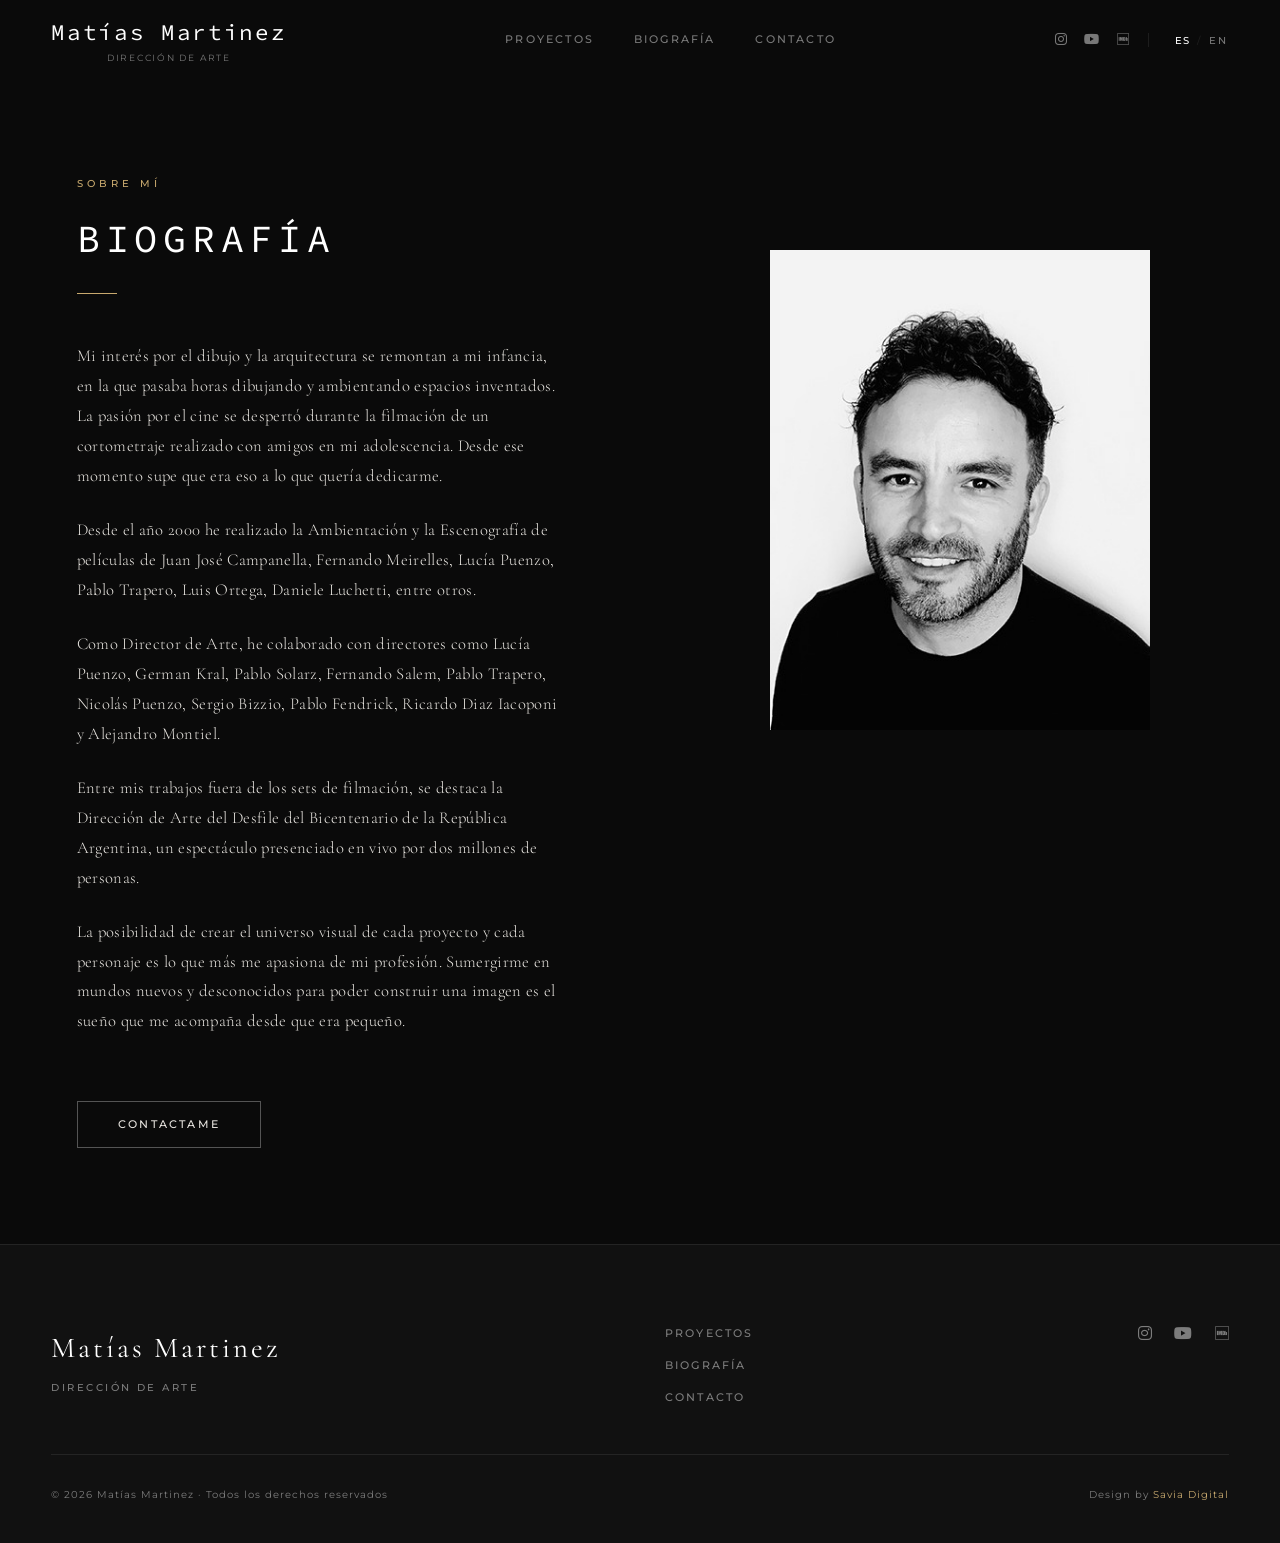
==== bio.html @ d686aaed "testing fonts" ====
<!DOCTYPE html>
<html lang="es">
<head>
  <meta charset="UTF-8" />
  <meta name="viewport" content="width=device-width, initial-scale=1.0" />
  <meta name="description" content="Biografía de Matías Martinez – Director de Arte." />
  <title>Biografía – Matías Martinez</title>

  <!-- Google Fonts -->
  <link rel="preconnect" href="https://fonts.googleapis.com" />
  <link rel="preconnect" href="https://fonts.gstatic.com" crossorigin />
  <link href="https://fonts.googleapis.com/css2?family=Source+Code+Pro:wght@300;400;500;600&family=Cormorant+Garamond:ital,wght@0,300;0,400;0,600;1,300;1,400&family=Montserrat:wght@300;400;500;600&display=swap" rel="stylesheet" />

  <!-- Font Awesome -->
  <link rel="stylesheet" href="https://cdnjs.cloudflare.com/ajax/libs/font-awesome/6.5.1/css/all.min.css" />

  <link rel="stylesheet" href="css/styles.css" />
  <link rel="stylesheet" href="css/bio.css" />
</head>

<body class="page-bio">

  <!-- ========== NAVEGACIÓN ========== -->
  <header class="nav scrolled" id="navbar">
    <div class="nav__logo">
      <a href="index.html" data-i18n="nav.name">Matías Martinez</a>
      <p class="nav__subtitle" data-i18n="nav.subtitle">Dirección de Arte</p>
    </div>

    <nav class="nav__links">
      <a href="projects.html" data-i18n="nav.projects">Proyectos</a>
      <a href="bio.html" class="active" data-i18n="nav.bio">Biografía</a>
      <a href="contact.html" data-i18n="nav.contact">Contacto</a>
    </nav>

    <div class="nav__actions">
      <div class="nav__socials">
        <a href="https://www.instagram.com/USUARIO" target="_blank" rel="noopener" aria-label="Instagram">
          <i class="fab fa-instagram"></i>
        </a>
        <a href="https://www.youtube.com/@USUARIO" target="_blank" rel="noopener" aria-label="YouTube">
          <i class="fab fa-youtube"></i>
        </a>
        <a href="https://www.imdb.com/name/USUARIO/" target="_blank" rel="noopener" aria-label="IMDB">
          <i class="fab fa-imdb"></i>
        </a>
      </div>

      <button class="lang-toggle" id="langToggle" aria-label="Cambiar idioma">
        <span class="lang-toggle__option active" data-lang="es">ES</span>
        <span class="lang-toggle__divider">/</span>
        <span class="lang-toggle__option" data-lang="en">EN</span>
      </button>

      <button class="nav__hamburger" id="hamburger" aria-label="Menú">
        <span></span>
        <span></span>
        <span></span>
      </button>
    </div>

    <div class="nav__mobile" id="mobileMenu">
      <a href="projects.html" data-i18n="nav.projects">Proyectos</a>
      <a href="bio.html" data-i18n="nav.bio">Biografía</a>
      <a href="contact.html" data-i18n="nav.contact">Contacto</a>
      <div class="nav__mobile-socials">
        <a href="https://www.instagram.com/USUARIO" target="_blank" aria-label="Instagram"><i class="fab fa-instagram"></i></a>
        <a href="https://www.youtube.com/@USUARIO" target="_blank" aria-label="YouTube"><i class="fab fa-youtube"></i></a>
        <a href="https://www.imdb.com/name/USUARIO/" target="_blank" aria-label="IMDB"><i class="fab fa-imdb"></i></a>
      </div>
    </div>
  </header>


  <!-- ========== BIO SPLIT ========== -->
  <section class="bio">

    <!-- Columna izquierda: Texto -->
    <div class="bio__text">

      <div class="bio__header">
        <p class="bio__label" data-i18n="bio.label">Sobre mí</p>
        <h1 class="bio__title" data-i18n="bio.title">Biografía</h1>
        <div class="bio__line"></div>
      </div>

      <div class="bio__content">
        <p data-i18n="bio.p1">Mi interés por el dibujo y la arquitectura se remontan a mi infancia, en la que pasaba horas dibujando y ambientando espacios inventados. La pasión por el cine se despertó durante la filmación de un cortometraje realizado con amigos en mi adolescencia. Desde ese momento supe que era eso a lo que quería dedicarme.</p>

        <p data-i18n="bio.p2">Desde el año 2000 he realizado la Ambientación y la Escenografía de películas de Juan José Campanella, Fernando Meirelles, Lucía Puenzo, Pablo Trapero, Luis Ortega, Daniele Luchetti, entre otros.</p>

        <p data-i18n="bio.p3">Como Director de Arte, he colaborado con directores como Lucía Puenzo, German Kral, Pablo Solarz, Fernando Salem, Pablo Trapero, Nicolás Puenzo, Sergio Bizzio, Pablo Fendrick, Ricardo Diaz Iacoponi y Alejandro Montiel.</p>

        <p data-i18n="bio.p4">Entre mis trabajos fuera de los sets de filmación, se destaca la Dirección de Arte del Desfile del Bicentenario de la República Argentina, un espectáculo presenciado en vivo por dos millones de personas.</p>

        <p data-i18n="bio.p5">La posibilidad de crear el universo visual de cada proyecto y cada personaje es lo que más me apasiona de mi profesión. Sumergirme en mundos nuevos y desconocidos para poder construir una imagen es el sueño que me acompaña desde que era pequeño.</p>
      </div>

      <div class="bio__footer">
        <a href="contact.html" class="btn-outline" data-i18n="bio.cta">Contactame</a>
      </div>

    </div>

    <!-- Columna derecha: Foto -->
    <div class="bio__photo">
      <img src="./images/IMG_1820.jpg" alt="Matías Martinez" />
    </div>

  </section>


  <!-- ========== FOOTER ========== -->
  <footer class="footer">
    <div class="footer__main">
      <div class="footer__brand">
        <a href="index.html" class="footer__name">Matías Martinez</a>
        <p class="footer__role" data-i18n="hero.label">Director de Arte</p>
      </div>
      <nav class="footer__nav">
        <a href="projects.html" data-i18n="nav.projects">Proyectos</a>
        <a href="bio.html" data-i18n="nav.bio">Biografía</a>
        <a href="contact.html" data-i18n="nav.contact">Contacto</a>
      </nav>
      <div class="footer__socials">
        <a href="https://www.instagram.com/USUARIO" target="_blank" rel="noopener" aria-label="Instagram"><i class="fab fa-instagram"></i></a>
        <a href="https://www.youtube.com/@USUARIO" target="_blank" rel="noopener" aria-label="YouTube"><i class="fab fa-youtube"></i></a>
        <a href="https://www.imdb.com/name/USUARIO/" target="_blank" rel="noopener" aria-label="IMDB"><i class="fab fa-imdb"></i></a>
      </div>
    </div>
    <div class="footer__divider"></div>
    <div class="footer__bottom">
      <p class="footer__copy">© <span id="footerYear"></span> Matías Martinez · Todos los derechos reservados</p>
      <p class="footer__credit">Design by <a href="https://www.saviadigital.com.ar" target="_blank" rel="noopener">Savia Digital</a></p>
    </div>
  </footer>


  <!-- ========== SCRIPTS ========== -->
  <script src="js/main.js"></script>
  <script src="js/bio.js"></script>

</body>
</html>
---- css/styles.css ----
/* ============================================================
   MATÍAS MARTINEZ – DIRECTOR DE ARTE
   styles.css
   ============================================================ */

/* ============================================================
   1. VARIABLES & RESET
   ============================================================ */

:root {
  /* Colores */
  --color-bg: #0a0a0a;
  --color-bg-soft: #111111;
  --color-bg-card: #161616;
  --color-surface: #1e1e1e;
  --color-border: rgba(255, 255, 255, 0.08);

  --color-white: #ffffff;
  --color-off-white: #e8e5e0;
  --color-muted: rgba(255, 255, 255, 0.45);
  --color-accent: #c8a96e; /* dorado cálido – fácil de cambiar */

  /* Tipografía */
  --font-display: "Cormorant Garamond", Georgia, serif;
  --font-body: "Montserrat", sans-serif;
  --font-title: 'Source Code Pro', monospace;

  /* Tamaños */
  --nav-height: 80px;

  /* Transiciones */
  --ease: cubic-bezier(0.4, 0, 0.2, 1);
  --ease-out: cubic-bezier(0, 0, 0.2, 1);
}

*,
*::before,
*::after {
  box-sizing: border-box;
  margin: 0;
  padding: 0;
}

html {
  font-size: 16px;
  scroll-behavior: smooth;
}

body {
  background-color: var(--color-bg);
  color: var(--color-off-white);
  font-family: var(--font-body);
  font-weight: 300;
  line-height: 1.6;
  overflow-x: hidden;
  -webkit-font-smoothing: antialiased;
}

img {
  display: block;
  max-width: 100%;
  height: 100%;
  object-fit: cover;
}

a {
  color: inherit;
  text-decoration: none;
}

button {
  background: none;
  border: none;
  cursor: pointer;
  font-family: var(--font-body);
}

ul {
  list-style: none;
}

/* ============================================================
   2. UTILIDADES
   ============================================================ */

.section-header {
  display: flex;
  align-items: center;
  gap: 2rem;
  margin-bottom: 4rem;
  padding: 0 4vw;
}

.section-title {
  font-family: var(--font-title);
  font-size: clamp(1.2rem, 2.5vw, 1.8rem);
  font-weight: 400;
  letter-spacing: 0.1em;
  color: var(--color-white);
  white-space: nowrap;
}

.section-line {
  flex: 1;
  height: 1px;
  background: var(--color-border);
}

.btn-outline {
  display: inline-block;
  padding: 0.85rem 2.5rem;
  border: 1px solid rgba(255, 255, 255, 0.3);
  font-family: var(--font-body);
  font-size: 0.7rem;
  font-weight: 500;
  letter-spacing: 0.2em;
  text-transform: uppercase;
  color: var(--color-off-white);
  transition:
    background 0.3s var(--ease),
    color 0.3s var(--ease),
    border-color 0.3s var(--ease);
}

.btn-outline:hover {
  background: var(--color-white);
  color: var(--color-bg);
  border-color: var(--color-white);
}

/* ============================================================
   3. NAVEGACIÓN
   ============================================================ */

.nav {
  position: fixed;
  top: 0;
  left: 0;
  right: 0;
  z-index: 100;
  height: var(--nav-height);
  display: flex;
  align-items: center;
  justify-content: space-between;
  padding: 0 4vw;
  transition:
    background 0.4s var(--ease),
    backdrop-filter 0.4s var(--ease);
}

/* Cuando hay scroll, el nav se vuelve sólido */
.nav.scrolled {
  background: rgba(10, 10, 10, 0.92);
  backdrop-filter: blur(12px);
  -webkit-backdrop-filter: blur(12px);
  border-bottom: 1px solid var(--color-border);
}

/* Logo / Nombre */
.nav__logo a {
  font-family: var(--font-title);
  font-size: 1.4rem;
  font-weight: 400;
  letter-spacing: 0.12em;
  color: var(--color-white);
  transition: color 0.3s var(--ease);
}

.nav__logo a:hover {
  color: var(--color-accent);
}

.nav__subtitle {
  font-size: 0.55rem;
  font-weight: 400;
  letter-spacing: 0.2em;
  text-transform: uppercase;
  color: var(--color-muted);
  text-align: center;
}

/* Links principales */
.nav__links {
  display: flex;
  gap: 2.5rem;
}

.nav__links a {
  font-size: 0.68rem;
  font-weight: 500;
  letter-spacing: 0.2em;
  text-transform: uppercase;
  color: var(--color-muted);
  transition: color 0.3s var(--ease);
  position: relative;
}

.nav__links a::after {
  content: "";
  position: absolute;
  bottom: -4px;
  left: 0;
  width: 0;
  height: 1px;
  background: var(--color-accent);
  transition: width 0.3s var(--ease);
}

.nav__links a:hover {
  color: var(--color-white);
}

.nav__links a:hover::after {
  width: 100%;
}

/* Acciones nav (lang + hamburger) */
.nav__actions {
  display: flex;
  align-items: center;
  gap: 1.5rem;
}

/* Toggle idioma */
.lang-toggle {
  display: flex;
  align-items: center;
  gap: 0.3rem;
  font-size: 0.65rem;
  font-weight: 500;
  letter-spacing: 0.15em;
  color: var(--color-muted);
  transition: color 0.3s var(--ease);
}

.lang-toggle__option {
  cursor: pointer;
  transition: color 0.3s var(--ease);
  padding: 0.2rem 0.1rem;
}

.lang-toggle__option.active {
  color: var(--color-white);
}

.lang-toggle__option:hover {
  color: var(--color-off-white);
}

.lang-toggle__divider {
  color: var(--color-border);
}

/* Hamburger mobile */
.nav__hamburger {
  display: none;
  flex-direction: column;
  gap: 5px;
  padding: 4px;
}

.nav__hamburger span {
  display: block;
  width: 24px;
  height: 1px;
  background: var(--color-off-white);
  transition:
    transform 0.3s var(--ease),
    opacity 0.3s var(--ease);
}

.nav__hamburger.open span:nth-child(1) {
  transform: translateY(6px) rotate(45deg);
}
.nav__hamburger.open span:nth-child(2) {
  opacity: 0;
}
.nav__hamburger.open span:nth-child(3) {
  transform: translateY(-6px) rotate(-45deg);
}

/* Menú mobile */
.nav__mobile {
  display: none;
  position: fixed;
  top: 0;
  left: 0;
  right: 0;
  height: auto;
  background: rgba(10, 10, 10, 0.97);
  backdrop-filter: blur(16px);
  flex-direction: column;
  align-items: center;
  justify-content: center;
  gap: 0;
  padding: 2rem 0;
  transform: translateY(-100%);
  transition: transform 0.4s var(--ease);
  visibility: hidden;
  z-index: 99;
}

.nav__mobile.open {
  transform: translateY(0);
  visibility: visible;
}

.nav__mobile a {
  font-size: 0.75rem;
  font-weight: 500;
  letter-spacing: 0.2em;
  text-transform: uppercase;
  color: var(--color-muted);
  padding: 1rem 0;
  width: 100%;
  text-align: center;
  border-bottom: 1px solid var(--color-border);
  transition: color 0.3s var(--ease);
}

.nav__mobile a:last-child {
  border-bottom: none;
}

.nav__mobile a:hover {
  color: var(--color-white);
}

/* Redes sociales en nav */
.nav__socials {
  display: flex;
  align-items: center;
  gap: 1.1rem;
  padding-right: 1.2rem;
  border-right: 1px solid var(--color-border);
}

.nav__socials a {
  color: var(--color-muted);
  font-size: 0.85rem;
  transition:
    color 0.3s var(--ease),
    transform 0.3s var(--ease);
  display: flex;
  align-items: center;
}

.nav__socials a:hover {
  color: var(--color-white);
  transform: translateY(-2px);
}

.nav__mobile-socials {
  display: flex;
  gap: 1.8rem;
  padding: 1.5rem 0 0.5rem;
}

.nav__mobile-socials a {
  color: var(--color-muted);
  font-size: 1rem;
  border-bottom: none;
  width: auto;
  transition: color 0.3s var(--ease);
}

.nav__mobile-socials a:hover {
  color: var(--color-white);
}

/* ============================================================
   NAV CENTRADO – OPCIÓN 2
   ============================================================ */

.nav--centered {
  display: grid;
  grid-template-columns: 1fr auto 1fr;
  align-items: center;
  padding: 0 4vw;
}

/* Logo centrado */
.nav--centered .nav__logo {
  text-align: center;
}

.nav--centered .nav__logo a {
  font-family: var(--font-title);
  font-size: 1.2rem;
  font-weight: 400;
  letter-spacing: 0.18em;
  color: var(--color-white);
  transition: color 0.3s var(--ease);
}

.nav--centered .nav__logo a:hover {
  color: var(--color-accent);
}

/* Links izquierda */
.nav--centered .nav__links {
  display: flex;
  gap: 2rem;
  justify-content: flex-start;
}

/* Lado derecho: redes + idioma */
.nav__right {
  display: flex;
  align-items: center;
  gap: 1.5rem;
  justify-content: flex-end;
}

/* Redes en nav centrado */
.nav--centered .nav__socials {
  display: flex;
  align-items: center;
  gap: 1.1rem;
  border-right: none;
  padding-right: 0;
}

/* Responsive nav centrado */
@media (max-width: 768px) {
  .nav--centered {
    grid-template-columns: 1fr auto;
  }

  .nav--centered .nav__links {
    display: none;
  }

  .nav--centered .nav__socials {
    display: none;
  }

  .nav--centered .nav__logo {
    text-align: left;
  }
}

/* ============================================================
   4. HERO – KEN BURNS
   ============================================================ */

.hero {
  position: relative;
  width: 100%;
  height: 100svh;
  min-height: 600px;
  overflow: hidden;
}

/* Contenedor de slides */
.hero__slides {
  position: absolute;
  inset: 0;
}

/* Cada slide */
.hero__slide {
  position: absolute;
  inset: 0;
  opacity: 0;
  transition: opacity 1.2s var(--ease);
}

.hero__slide.active {
  opacity: 1;
}

/* Fondo del slide (el que anima) */
.hero__slide-bg {
  position: absolute;
  inset: -8%; /* margen extra para el zoom sin ver bordes */
  background-size: cover;
  background-position: center;
  will-change: transform;
}

/* Ken Burns: zoom IN para slides impares, zoom OUT para pares */
/* El JS agrega .zoom-in o .zoom-out al activar cada slide     */

.hero__slide-bg.zoom-in {
  animation: kenBurnsIn 8s var(--ease-out) forwards;
}

.hero__slide-bg.zoom-out {
  animation: kenBurnsOut 8s var(--ease-out) forwards;
}

@keyframes kenBurnsIn {
  from {
    transform: scale(1);
  }
  to {
    transform: scale(1.12);
  }
}

@keyframes kenBurnsOut {
  from {
    transform: scale(1.12);
  }
  to {
    transform: scale(1);
  }
}

/* Overlay degradado */
.hero__overlay {
  position: absolute;
  inset: 0;
  background: linear-gradient(
    to bottom,
    rgba(0, 0, 0, 0.35) 0%,
    rgba(0, 0, 0, 0.1) 40%,
    rgba(0, 0, 0, 0.55) 80%,
    rgba(0, 0, 0, 0.8) 100%
  );
  z-index: 2;
}


/* Dots de navegación */
.hero__dots {
  position: absolute;
  z-index: 4;
  bottom: 14vh;
  right: 4vw;
  display: flex;
  flex-direction: column;
  gap: 0.6rem;
}

.hero__dot {
  width: 6px;
  height: 6px;
  border-radius: 50%;
  background: rgba(255, 255, 255, 0.3);
  transition:
    background 0.3s var(--ease),
    transform 0.3s var(--ease);
  padding: 0;
}

.hero__dot.active {
  background: var(--color-accent);
  transform: scale(1.4);
}

/* Scroll hint */
.hero__scroll-hint {
  position: absolute;
  z-index: 4;
  bottom: 2.5rem;
  left: 50%;
  transform: translateX(-50%);
  display: flex;
  flex-direction: column;
  align-items: center;
  gap: 0.5rem;
  opacity: 0;
  animation: fadeIn 1s var(--ease-out) 1.5s forwards;
}

.hero__scroll-hint span {
  font-size: 0.6rem;
  font-weight: 500;
  letter-spacing: 0.3em;
  text-transform: uppercase;
  color: var(--color-muted);
  animation: scrollFloat 2.5s ease-in-out infinite;
  display: inline-block;
}

.hero__scroll-line {
  display: none;
}

@keyframes scrollFloat {
  0%, 100% {
    transform: translateY(0);
    opacity: 0.45;
  }
  50% {
    transform: translateY(-8px);
    opacity: 1;
  }
}

/* ============================================================
   5. PROYECTOS – GRILLA DE AFICHES
   ============================================================ */

/* ============================================================
   5. PROYECTOS – GRILLA DE AFICHES
   ============================================================ */

.projects {
  padding: 8rem 0 6rem;
  background: var(--color-bg);
}

.projects__grid {
  display: grid;
  grid-template-columns: repeat(4, 1fr);
  gap: 2rem 1.8rem;
  padding: 0 4vw;
}

/* Card */
.project-card {
  background: transparent;
}

.project-card__link {
  display: block;
}

/* Imagen */
.project-card__img-wrap {
  position: relative;
  aspect-ratio: 2/3;
  overflow: hidden;
  border-radius: 6px;
  background: var(--color-surface);
}

.project-card__img {
  width: 100%;
  height: 100%;
  object-fit: cover;
  transition: transform 0.7s var(--ease), filter 0.7s var(--ease);
  filter: brightness(0.92);
}

.project-card:hover .project-card__img {
  transform: scale(1.05);
  filter: brightness(1);
}

/* Info debajo de la imagen */
.project-card__info {
  padding: 0.9rem 0.2rem 0;
}

.project-card__title {
  font-family: var(--font-body);
  font-size: 0.68rem;
  font-weight: 500;
  letter-spacing: 0.18em;
  text-transform: uppercase;
  color: var(--color-white);
  margin-bottom: 0.25rem;
  transition: color 0.3s var(--ease);
}

.project-card:hover .project-card__title {
  color: var(--color-accent);
}

.project-card__meta {
  font-size: 0.62rem;
  font-weight: 400;
  letter-spacing: 0.12em;
  text-transform: uppercase;
  color: var(--color-muted);
}

.projects__footer {
  margin-top: 4rem;
  text-align: center;
}


/* Responsive proyectos */
@media (max-width: 1024px) {
  .projects__grid {
    grid-template-columns: repeat(3, 1fr);
  }
}

@media (max-width: 768px) {
  .projects__grid {
    grid-template-columns: repeat(2, 1fr);
    gap: 1.2rem;
    padding: 0 6vw;
  }
}

@media (max-width: 480px) {
  .projects__grid {
    grid-template-columns: repeat(2, 1fr);
    gap: 0.8rem;
  }

  .project-card__title {
    font-size: 0.6rem;
  }
}

/* ============================================================
   6. MOSAICO DE ESCENAS
   ============================================================ */

/* ============================================================
   6. MOSAICO DE ESCENAS
   ============================================================ */

.mosaic {
  padding: 8rem 0;
  background: var(--color-bg-soft);
}

.mosaic__grid {
  display: grid;
  grid-template-columns: repeat(3, 1fr);
  grid-auto-rows: 260px;
  gap: 4px;
  padding: 0 4vw;
}

.movie-gallery__item {
  position: relative;
  overflow: hidden;
  height: 260px;
}

.movie-gallery__item img {
  width: 100%;
  height: 100%;
  object-fit: cover;
  display: block;
  transition: transform 0.6s var(--ease), filter 0.6s var(--ease);
  filter: brightness(0.85);
}

.movie-gallery__item:hover img {
  transform: scale(1.05);
  filter: brightness(1);
}



/* ============================================================
   7. ANIMACIONES DE ENTRADA (scroll reveal)
   ============================================================ */

@keyframes fadeUp {
  from {
    opacity: 0;
    transform: translateY(30px);
  }
  to {
    opacity: 1;
    transform: translateY(0);
  }
}

@keyframes fadeIn {
  from {
    opacity: 0;
  }
  to {
    opacity: 1;
  }
}

/* Clase base para elementos que se revelan al scroll */
.reveal {
  opacity: 0;
  transform: translateY(40px);
  transition:
    opacity 0.8s var(--ease),
    transform 0.8s var(--ease);
}

.reveal.visible {
  opacity: 1;
  transform: translateY(0);
}

/* Delays escalonados para grillas */
.reveal-delay-1 {
  transition-delay: 0.1s;
}
.reveal-delay-2 {
  transition-delay: 0.2s;
}
.reveal-delay-3 {
  transition-delay: 0.3s;
}
.reveal-delay-4 {
  transition-delay: 0.4s;
}
.reveal-delay-5 {
  transition-delay: 0.5s;
}
.reveal-delay-6 {
  transition-delay: 0.6s;
}

/* ============================================================
   8. RESPONSIVE
   ============================================================ */

   /* ============================================================
   9. FOOTER
   ============================================================ */

.footer {
  background: var(--color-bg-soft);
  border-top: 1px solid var(--color-border);
  padding: 5rem 4vw 2.5rem;
}

.footer__main {
  display: flex;
  align-items: flex-start;
  justify-content: space-between;
  gap: 3rem;
  flex-wrap: wrap;
}

/* Marca / nombre */
.footer__brand {
  display: flex;
  flex-direction: column;
  gap: 0.5rem;
}

.footer__name {
  font-family: var(--font-display);
  font-size: 1.8rem;
  font-weight: 400;
  letter-spacing: 0.1em;
  color: var(--color-white);
  transition: color 0.3s var(--ease);
}

.footer__name:hover {
  color: var(--color-accent);
}

.footer__role {
  font-size: 0.62rem;
  font-weight: 500;
  letter-spacing: 0.25em;
  text-transform: uppercase;
  color: var(--color-muted);
}

/* Nav links */
.footer__nav {
  display: flex;
  flex-direction: column;
  gap: 0.9rem;
}

.footer__nav a {
  font-size: 0.68rem;
  font-weight: 500;
  letter-spacing: 0.2em;
  text-transform: uppercase;
  color: var(--color-muted);
  transition: color 0.3s var(--ease);
  position: relative;
}

.footer__nav a::after {
  content: '';
  position: absolute;
  bottom: -3px;
  left: 0;
  width: 0;
  height: 1px;
  background: var(--color-accent);
  transition: width 0.3s var(--ease);
}

.footer__nav a:hover {
  color: var(--color-white);
}

.footer__nav a:hover::after {
  width: 100%;
}

/* Redes sociales */
.footer__socials {
  display: flex;
  gap: 1.4rem;
  align-items: center;
}

.footer__socials a {
  color: var(--color-muted);
  font-size: 1rem;
  transition: color 0.3s var(--ease), transform 0.3s var(--ease);
  display: flex;
  align-items: center;
}

.footer__socials a:hover {
  color: var(--color-white);
  transform: translateY(-3px);
}

/* Divider */
.footer__divider {
  height: 1px;
  background: var(--color-border);
  margin: 3rem 0 2rem;
}

/* Copyright */
.footer__bottom {
  display: flex;
  align-items: center;
  justify-content: space-between;
  flex-wrap: wrap;
  gap: 1rem;
}

.footer__copy {
  font-size: 0.62rem;
  font-weight: 400;
  letter-spacing: 0.1em;
  color: var(--color-muted);
}

.footer__credit {
  font-size: 0.62rem;
  font-weight: 400;
  letter-spacing: 0.1em;
  color: var(--color-muted);
}

.footer__credit a {
  color: var(--color-accent);
  transition: color 0.3s var(--ease);
}

.footer__credit a:hover {
  color: var(--color-white);
}

/* Footer responsive */
@media (max-width: 768px) {
  .footer__main {
    flex-direction: column;
    gap: 2.5rem;
  }

  .footer__nav {
    flex-direction: row;
    flex-wrap: wrap;
    gap: 1rem 2rem;
  }

  .footer__bottom {
    flex-direction: column;
    align-items: flex-start;
    gap: 0.5rem;
  }
}

/* Tablet */
@media (max-width: 1024px) {
  .projects__grid {
    grid-template-columns: repeat(2, 1fr);
  }

  .mosaic__grid {
    grid-template-columns: repeat(3, 1fr);
    grid-auto-rows: 220px;
  }
}

/* Mobile */
@media (max-width: 768px) {
  :root {
    --nav-height: 65px;
  }

  /* Nav */
  .nav__links {
    display: none;
  }

  .nav__hamburger {
    display: flex;
    z-index: 101;
  }

  .nav__mobile {
    display: flex;
  }

  /* Hero */
 
  .hero__dots {
    bottom: 12vh;
    right: 6vw;
  }

  /* Proyectos */
  .projects__grid {
    grid-template-columns: 1fr;
    margin: 0 6vw;
  }

  /* Mosaico */
  .mosaic__grid {
    grid-template-columns: repeat(2, 1fr);
    grid-auto-rows: 180px;
    padding: 0 4vw;
  }

  /* Quitar tamaños especiales en mobile para que se vea ordenado */
  

  .mosaic__item.tall {
    grid-row: span 1;
  }

  .section-header {
    padding: 0 6vw;
    margin-bottom: 2.5rem;
  }
  /* Ocultar redes en mobile (opcional: se muestran en el menú mobile) */
  .nav__socials {
    display: none;
  }
}

@media (max-width: 480px) {
  .mosaic__grid {
    grid-auto-rows: 150px;
  }
}
---- css/bio.css ----
/* ============================================================
   BIO PAGE
   css/bio.css
   ============================================================ */


/* ============================================================
   1. LAYOUT SPLIT
   ============================================================ */

.bio {
  display: grid;
  grid-template-columns: 1fr 1fr;
  min-height: 100vh;
  margin-top: var(--nav-height);
}


/* ============================================================
   2. COLUMNA IZQUIERDA – TEXTO
   ============================================================ */

.bio__text {
  display: flex;
  flex-direction: column;
  justify-content: center;
  padding: 6rem 6vw 6rem 6vw;
  background: var(--color-bg);
}

.bio__header {
  margin-bottom: 3rem;
}

.bio__label {
  font-size: 0.62rem;
  font-weight: 500;
  letter-spacing: 0.4em;
  text-transform: uppercase;
  color: var(--color-accent);
  margin-bottom: 1rem;
}

.bio__title {
  font-family: var(--font-title);
  font-size: clamp(1.5rem, 3vw, 2.5rem);
  font-weight: 400;
  letter-spacing: 0.15em;
  text-transform: uppercase;
  color: var(--color-white);
  margin-bottom: 1.5rem;
}

.bio__line {
  width: 40px;
  height: 1px;
  background: var(--color-accent);
}


/* ============================================================
   3. TEXTO BIO
   ============================================================ */

.bio__content {
  display: flex;
  flex-direction: column;
  gap: 1.5rem;
  margin-bottom: 3rem;
}

.bio__content p {
  font-family: var(--font-display);
  font-size: clamp(1rem, 1.3vw, 1.15rem);
  font-weight: 300;
  line-height: 1.8;
  color: var(--color-off-white);
  letter-spacing: 0.02em;
}


/* ============================================================
   4. BOTÓN CONTACTO
   ============================================================ */

.bio__footer {
  margin-top: 1rem;
}


/* ============================================================
   5. COLUMNA DERECHA – FOTO
   ============================================================ */

.bio__photo {
  position: sticky;
  top: var(--nav-height);
  height: calc(100vh - var(--nav-height));
  overflow: hidden;
  background: var(--color-bg);
  display: flex;
  align-items: center;
  justify-content: center;
}

.bio__photo img {
  width: 380px;
  height: 480px;
  object-fit: cover;
  object-position: center top;
  display: block;
  filter: grayscale(100%);
  transition: filter 0.6s var(--ease);
}

.bio__photo img:hover {
  filter: grayscale(0%);
}


/* ============================================================
   6. RESPONSIVE
   ============================================================ */

@media (max-width: 1024px) {
  .bio {
    grid-template-columns: 1fr 1fr;
  }

  .bio__text {
    padding: 5rem 4vw;
  }
}

@media (max-width: 768px) {
  .bio {
    grid-template-columns: 1fr;
    min-height: auto;
  }

  /* En mobile la foto va arriba */
  .bio__photo {
    position: relative;
    top: 0;
    height: 60vh;
    order: -1;
  }

  .bio__text {
    padding: 4rem 6vw;
  }

  .bio__content p {
    font-size: 1rem;
  }
}
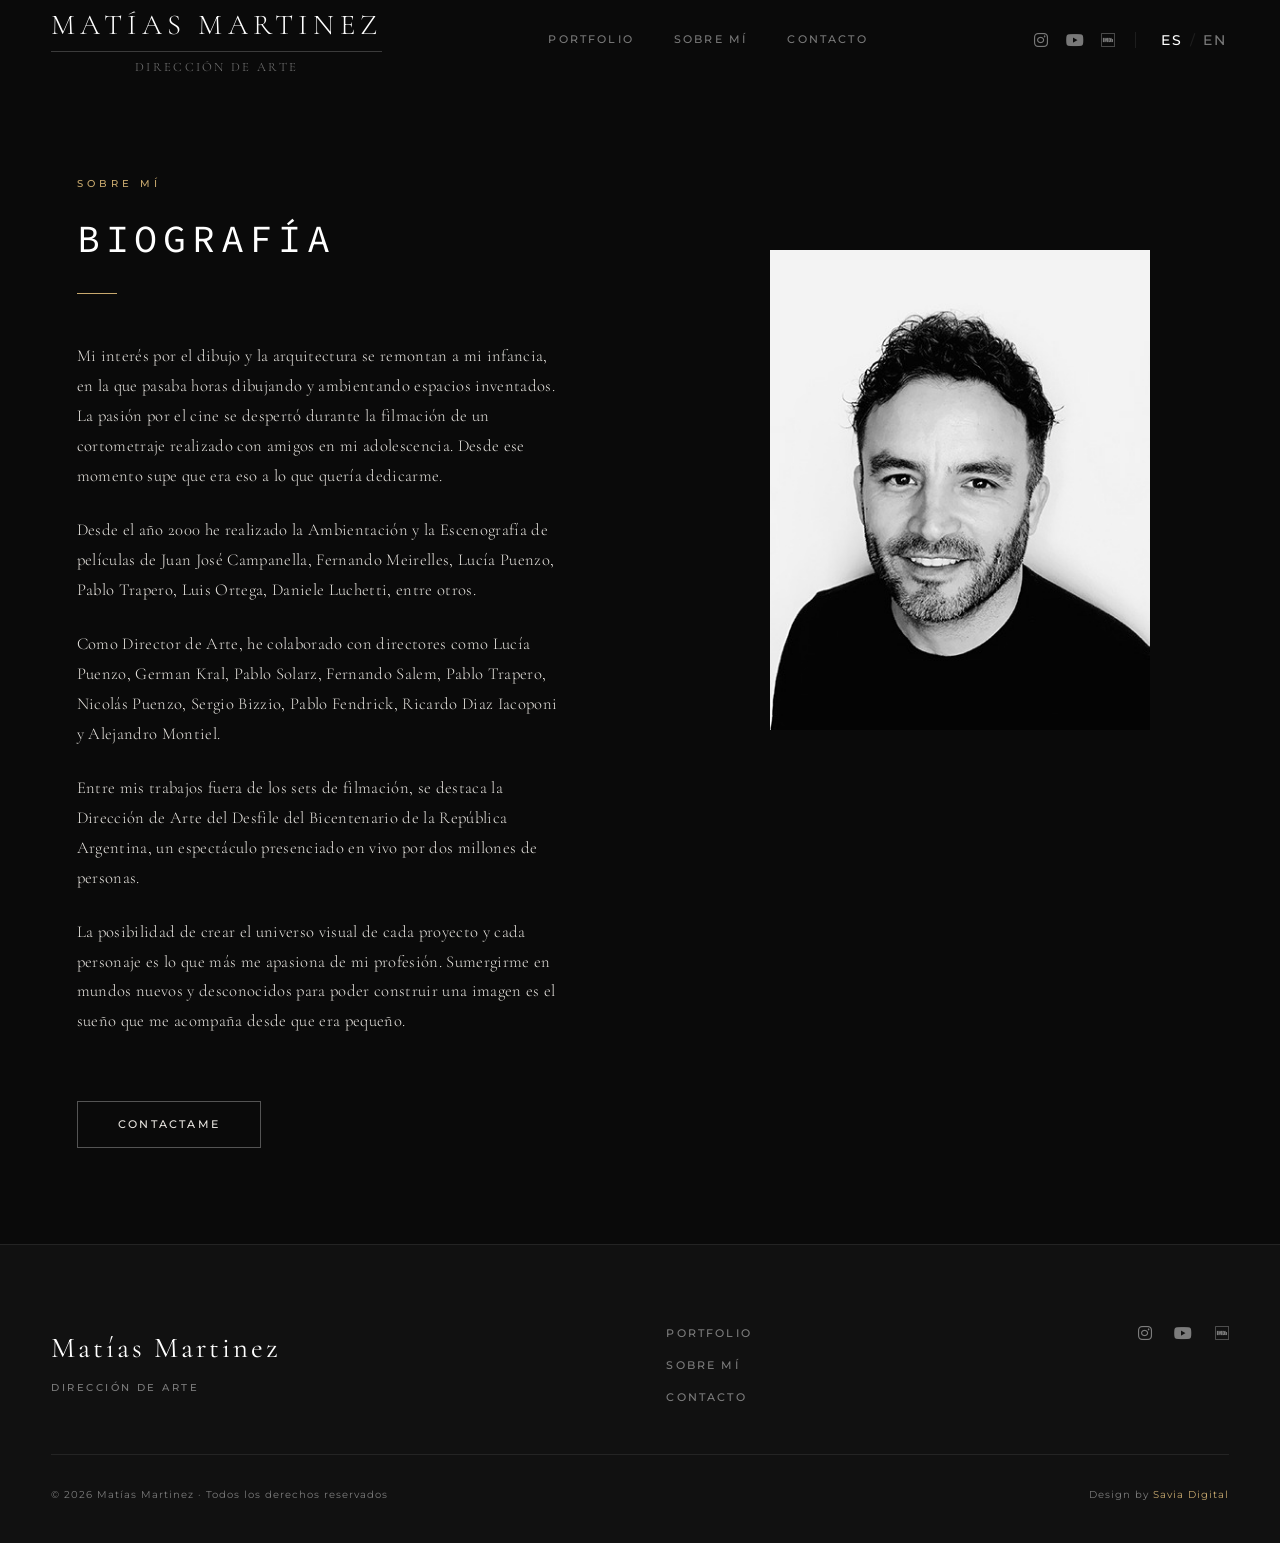
==== commit 046be6c8: "escenas" ====
--- a/bio.html
+++ b/bio.html
@@ -19,7 +19,6 @@
 </head>
 
 <body class="page-bio">
-
   <!-- ========== NAVEGACIÓN ========== -->
   <header class="nav scrolled" id="navbar">
     <div class="nav__logo">
@@ -28,8 +27,8 @@
     </div>
 
     <nav class="nav__links">
-      <a href="projects.html" data-i18n="nav.projects">Proyectos</a>
-      <a href="bio.html" class="active" data-i18n="nav.bio">Biografía</a>
+      <a href="projects.html" data-i18n="nav.projects">Portfolio</a>
+      <a href="bio.html" class="active" data-i18n="nav.bio">About</a>
       <a href="contact.html" data-i18n="nav.contact">Contacto</a>
     </nav>
 
--- a/css/styles.css
+++ b/css/styles.css
@@ -23,7 +23,7 @@
   /* Tipografía */
   --font-display: "Cormorant Garamond", Georgia, serif;
   --font-body: "Montserrat", sans-serif;
-  --font-title: 'Source Code Pro', monospace;
+  --font-title: "Source Code Pro", monospace;
 
   /* Tamaños */
   --nav-height: 80px;
@@ -156,12 +156,23 @@
   border-bottom: 1px solid var(--color-border);
 }
 
+.nav.scrolled .nav__logo a {
+  font-size: 1.2rem;
+  letter-spacing: 0.12em;
+}
+
+.nav.scrolled .nav__subtitle {
+  font-size: 0.65rem;
+  letter-spacing: 0.12em;
+}
+
 /* Logo / Nombre */
 .nav__logo a {
-  font-family: var(--font-title);
-  font-size: 1.4rem;
-  font-weight: 400;
-  letter-spacing: 0.12em;
+  font-family: 'Cormorant Garamond', serif;
+  font-size: 1.8rem;
+  font-weight: 300;
+  letter-spacing: 0.18em;
+  text-transform: uppercase;
   color: var(--color-white);
   transition: color 0.3s var(--ease);
 }
@@ -171,12 +182,16 @@
 }
 
 .nav__subtitle {
-  font-size: 0.55rem;
-  font-weight: 400;
-  letter-spacing: 0.2em;
+  font-family: 'Cormorant Garamond', serif;
+  font-size: 0.8rem;
+  font-weight: 300;
+  letter-spacing: 0.18em;
   text-transform: uppercase;
   color: var(--color-muted);
   text-align: center;
+  border-top: 1px solid rgba(255,255,255,0.2);
+  padding-top: 0.3rem;
+  margin-top: 0.2rem;
 }
 
 /* Links principales */
@@ -226,7 +241,7 @@
   display: flex;
   align-items: center;
   gap: 0.3rem;
-  font-size: 0.65rem;
+  font-size: 0.85rem;
   font-weight: 500;
   letter-spacing: 0.15em;
   color: var(--color-muted);
@@ -337,7 +352,7 @@
 
 .nav__socials a {
   color: var(--color-muted);
-  font-size: 0.85rem;
+  font-size: 1rem;
   transition:
     color 0.3s var(--ease),
     transform 0.3s var(--ease);
@@ -522,7 +537,6 @@
   z-index: 2;
 }
 
-
 /* Dots de navegación */
 .hero__dots {
   position: absolute;
@@ -580,7 +594,8 @@
 }
 
 @keyframes scrollFloat {
-  0%, 100% {
+  0%,
+  100% {
     transform: translateY(0);
     opacity: 0.45;
   }
@@ -632,7 +647,9 @@
   width: 100%;
   height: 100%;
   object-fit: cover;
-  transition: transform 0.7s var(--ease), filter 0.7s var(--ease);
+  transition:
+    transform 0.7s var(--ease),
+    filter 0.7s var(--ease);
   filter: brightness(0.92);
 }
 
@@ -674,7 +691,6 @@
   text-align: center;
 }
 
-
 /* Responsive proyectos */
 @media (max-width: 1024px) {
   .projects__grid {
@@ -688,6 +704,26 @@
     gap: 1.2rem;
     padding: 0 6vw;
   }
+  .nav--centered .nav__logo {
+    text-align: left;
+  }
+
+  .nav--centered .nav__logo a {
+    font-size: 0.85rem;
+    letter-spacing: 0.1em;
+    display: block;
+  }
+
+  .nav--centered .nav__subtitle {
+    font-size: 0.75rem;
+    letter-spacing: 0.1em;
+    border-top: 1px solid rgba(255, 255, 255, 0.1);
+    padding-top: 0.15rem;
+    margin-top: 0.15rem;
+    display: block;
+    text-align: left;
+    width: fit-content;
+  }
 }
 
 @media (max-width: 480px) {
@@ -705,10 +741,6 @@
    6. MOSAICO DE ESCENAS
    ============================================================ */
 
-/* ============================================================
-   6. MOSAICO DE ESCENAS
-   ============================================================ */
-
 .mosaic {
   padding: 8rem 0;
   background: var(--color-bg-soft);
@@ -718,7 +750,7 @@
   display: grid;
   grid-template-columns: repeat(3, 1fr);
   grid-auto-rows: 260px;
-  gap: 4px;
+  gap: 20px;
   padding: 0 4vw;
 }
 
@@ -733,7 +765,9 @@
   height: 100%;
   object-fit: cover;
   display: block;
-  transition: transform 0.6s var(--ease), filter 0.6s var(--ease);
+  transition:
+    transform 0.6s var(--ease),
+    filter 0.6s var(--ease);
   filter: brightness(0.85);
 }
 
@@ -741,8 +775,6 @@
   transform: scale(1.05);
   filter: brightness(1);
 }
-
-
 
 /* ============================================================
    7. ANIMACIONES DE ENTRADA (scroll reveal)
@@ -806,7 +838,7 @@
    8. RESPONSIVE
    ============================================================ */
 
-   /* ============================================================
+/* ============================================================
    9. FOOTER
    ============================================================ */
 
@@ -870,7 +902,7 @@
 }
 
 .footer__nav a::after {
-  content: '';
+  content: "";
   position: absolute;
   bottom: -3px;
   left: 0;
@@ -898,7 +930,9 @@
 .footer__socials a {
   color: var(--color-muted);
   font-size: 1rem;
-  transition: color 0.3s var(--ease), transform 0.3s var(--ease);
+  transition:
+    color 0.3s var(--ease),
+    transform 0.3s var(--ease);
   display: flex;
   align-items: center;
 }
@@ -1000,7 +1034,7 @@
   }
 
   /* Hero */
- 
+
   .hero__dots {
     bottom: 12vh;
     right: 6vw;
@@ -1020,7 +1054,6 @@
   }
 
   /* Quitar tamaños especiales en mobile para que se vea ordenado */
-  
 
   .mosaic__item.tall {
     grid-row: span 1;
